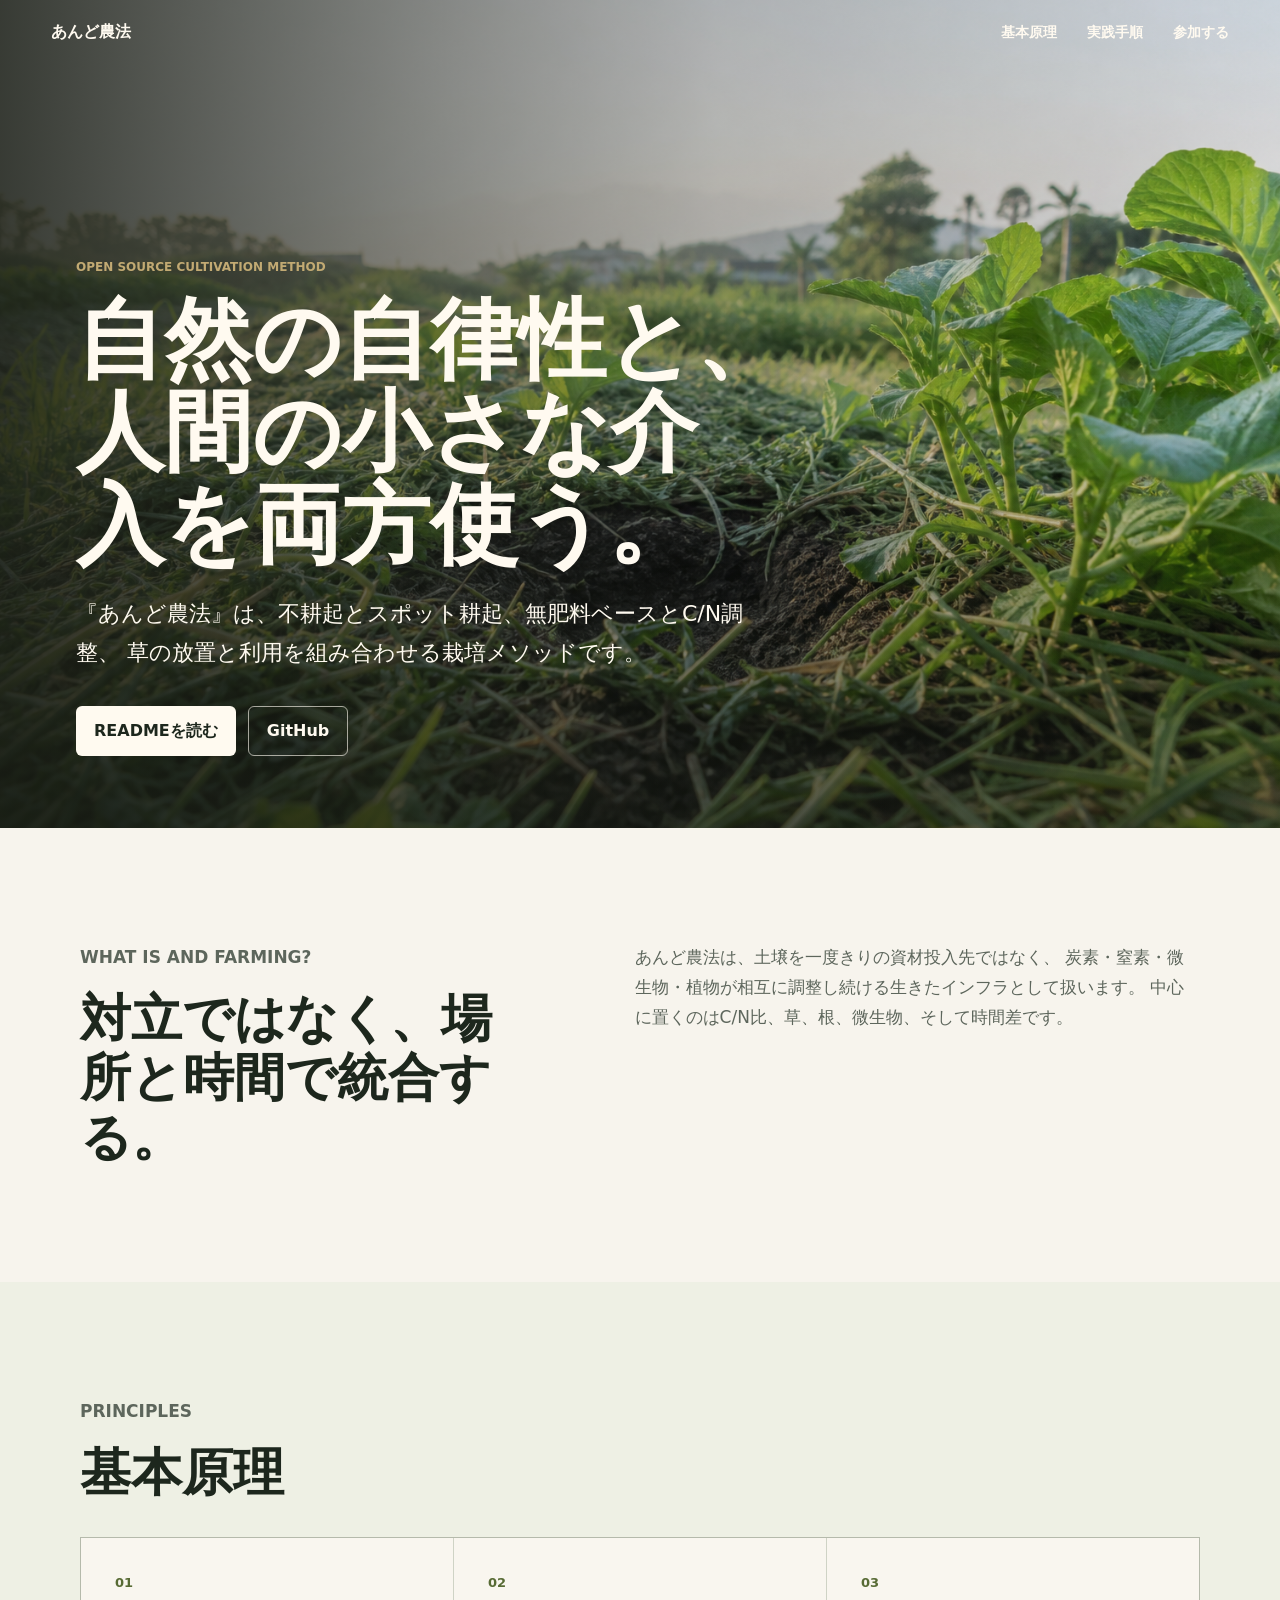
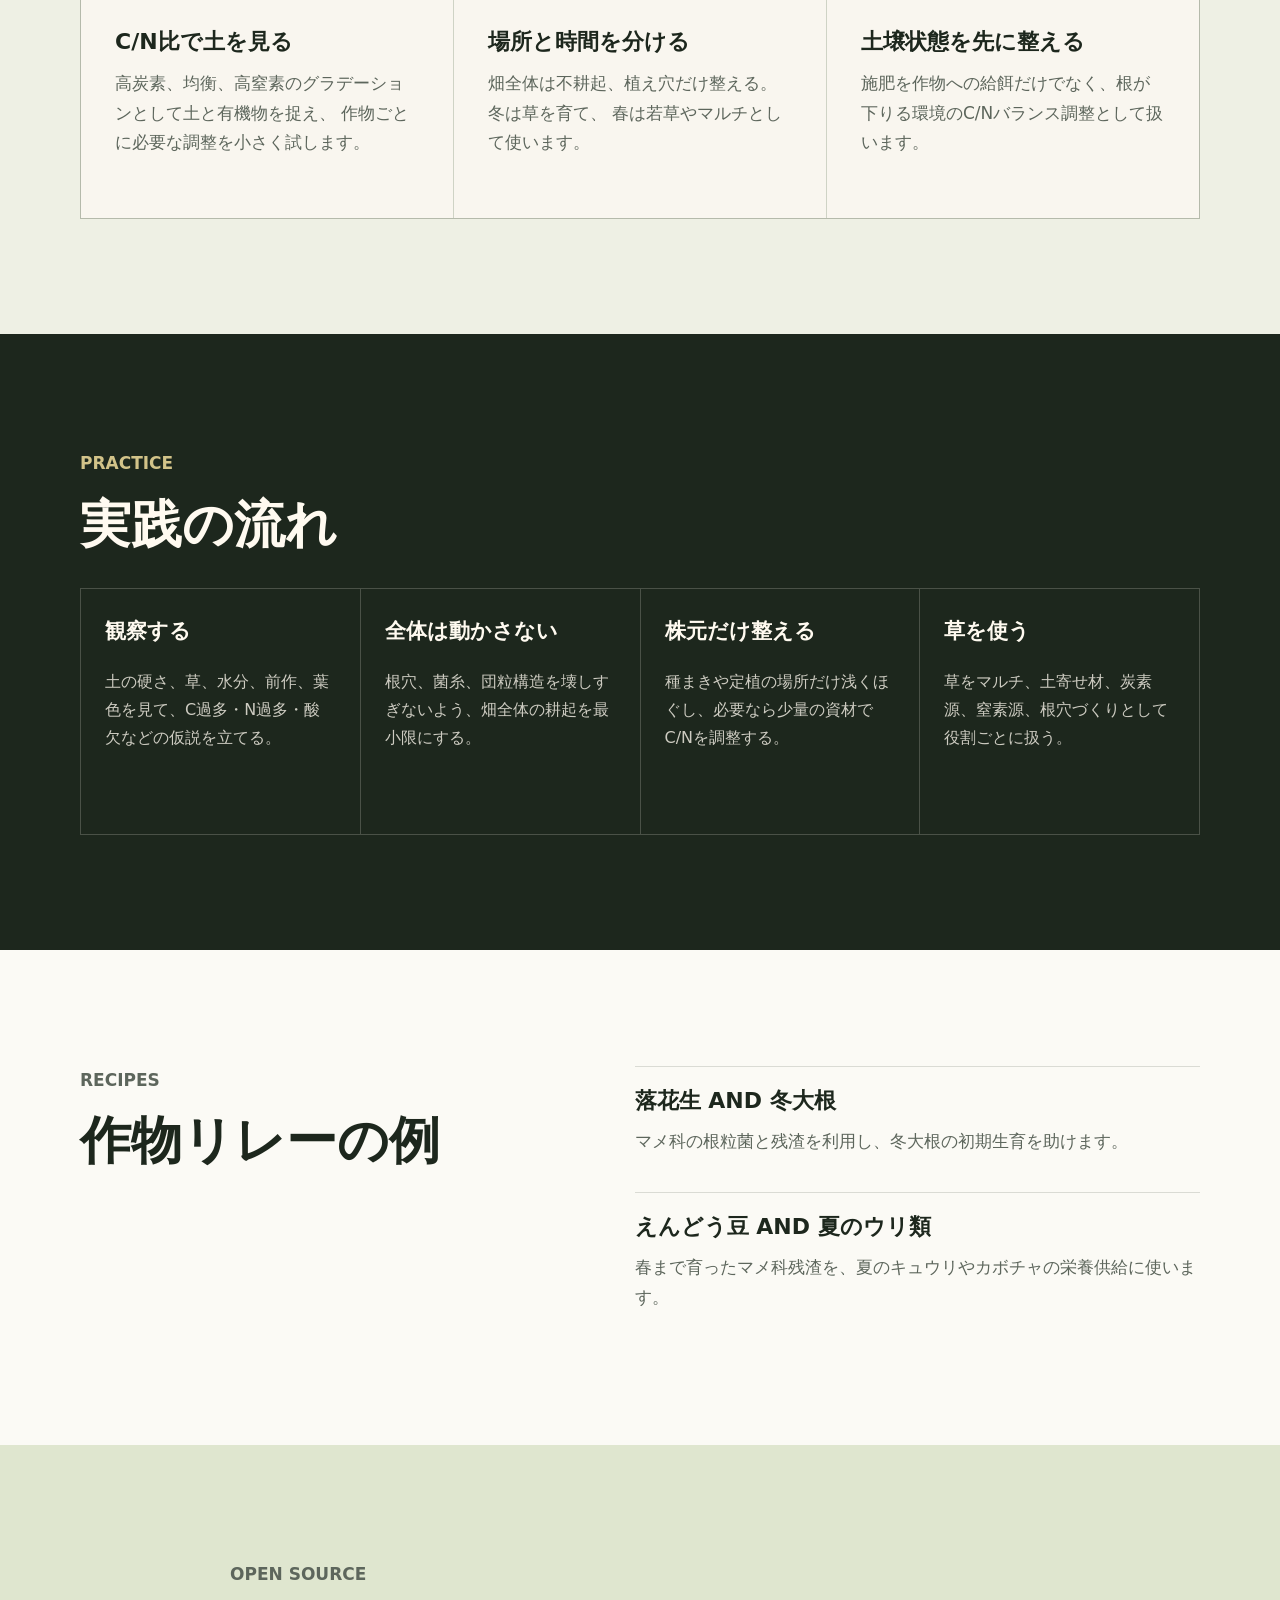
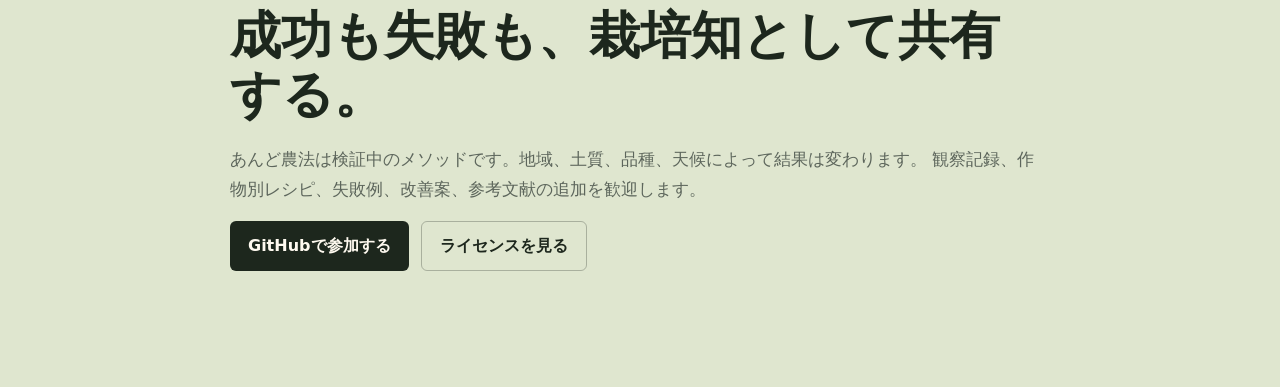
==== index.html @ bd335ff7 "Add introduction landing page" ====
<!doctype html>
<html lang="ja">
  <head>
    <meta charset="utf-8">
    <meta name="viewport" content="width=device-width, initial-scale=1">
    <meta
      name="description"
      content="あんど農法は、自然の自律性と人間の小さな介入を組み合わせるオープンソースの栽培メソッドです。"
    >
    <title>あんど農法</title>
    <link rel="stylesheet" href="styles.css">
  </head>
  <body>
    <header class="site-header">
      <a class="brand" href="#top" aria-label="あんど農法 トップ">あんど農法</a>
      <nav class="nav" aria-label="ページ内ナビゲーション">
        <a href="#principles">基本原理</a>
        <a href="#practice">実践手順</a>
        <a href="#join">参加する</a>
      </nav>
    </header>

    <main id="top">
      <section class="hero" aria-labelledby="hero-title">
        <div class="hero-media" aria-hidden="true"></div>
        <div class="hero-shade"></div>
        <div class="hero-content">
          <p class="eyebrow">Open Source Cultivation Method</p>
          <h1 id="hero-title">自然の自律性と、人間の小さな介入を両方使う。</h1>
          <p class="hero-lead">
            『あんど農法』は、不耕起とスポット耕起、無肥料ベースとC/N調整、
            草の放置と利用を組み合わせる栽培メソッドです。
          </p>
          <div class="hero-actions" aria-label="主要リンク">
            <a class="button primary" href="readme.md">READMEを読む</a>
            <a class="button secondary" href="https://github.com/kentaroid-bot/andferming">GitHub</a>
          </div>
        </div>
      </section>

      <section class="intro section">
        <div class="section-inner split">
          <div>
            <p class="section-kicker">What is And Farming?</p>
            <h2>対立ではなく、場所と時間で統合する。</h2>
          </div>
          <p>
            あんど農法は、土壌を一度きりの資材投入先ではなく、
            炭素・窒素・微生物・植物が相互に調整し続ける生きたインフラとして扱います。
            中心に置くのはC/N比、草、根、微生物、そして時間差です。
          </p>
        </div>
      </section>

      <section id="principles" class="section principles">
        <div class="section-inner">
          <div class="section-heading">
            <p class="section-kicker">Principles</p>
            <h2>基本原理</h2>
          </div>

          <div class="principle-grid">
            <article>
              <span class="number">01</span>
              <h3>C/N比で土を見る</h3>
              <p>
                高炭素、均衡、高窒素のグラデーションとして土と有機物を捉え、
                作物ごとに必要な調整を小さく試します。
              </p>
            </article>
            <article>
              <span class="number">02</span>
              <h3>場所と時間を分ける</h3>
              <p>
                畑全体は不耕起、植え穴だけ整える。冬は草を育て、
                春は若草やマルチとして使います。
              </p>
            </article>
            <article>
              <span class="number">03</span>
              <h3>土壌状態を先に整える</h3>
              <p>
                施肥を作物への給餌だけでなく、根が下りる環境のC/Nバランス調整として扱います。
              </p>
            </article>
          </div>
        </div>
      </section>

      <section id="practice" class="section practice">
        <div class="section-inner">
          <div class="section-heading">
            <p class="section-kicker">Practice</p>
            <h2>実践の流れ</h2>
          </div>

          <ol class="steps">
            <li>
              <span>観察する</span>
              土の硬さ、草、水分、前作、葉色を見て、C過多・N過多・酸欠などの仮説を立てる。
            </li>
            <li>
              <span>全体は動かさない</span>
              根穴、菌糸、団粒構造を壊しすぎないよう、畑全体の耕起を最小限にする。
            </li>
            <li>
              <span>株元だけ整える</span>
              種まきや定植の場所だけ浅くほぐし、必要なら少量の資材でC/Nを調整する。
            </li>
            <li>
              <span>草を使う</span>
              草をマルチ、土寄せ材、炭素源、窒素源、根穴づくりとして役割ごとに扱う。
            </li>
          </ol>
        </div>
      </section>

      <section class="section recipes">
        <div class="section-inner split">
          <div>
            <p class="section-kicker">Recipes</p>
            <h2>作物リレーの例</h2>
          </div>
          <div class="recipe-list">
            <article>
              <h3>落花生 AND 冬大根</h3>
              <p>マメ科の根粒菌と残渣を利用し、冬大根の初期生育を助けます。</p>
            </article>
            <article>
              <h3>えんどう豆 AND 夏のウリ類</h3>
              <p>春まで育ったマメ科残渣を、夏のキュウリやカボチャの栄養供給に使います。</p>
            </article>
          </div>
        </div>
      </section>

      <section id="join" class="section join">
        <div class="section-inner join-inner">
          <p class="section-kicker">Open Source</p>
          <h2>成功も失敗も、栽培知として共有する。</h2>
          <p>
            あんど農法は検証中のメソッドです。地域、土質、品種、天候によって結果は変わります。
            観察記録、作物別レシピ、失敗例、改善案、参考文献の追加を歓迎します。
          </p>
          <div class="join-actions">
            <a class="button primary dark" href="https://github.com/kentaroid-bot/andferming">GitHubで参加する</a>
            <a class="button secondary dark" href="LICENSE.md">ライセンスを見る</a>
          </div>
        </div>
      </section>
    </main>
  </body>
</html>
---- styles.css ----
:root {
  --ink: #1d271d;
  --muted: #5d665c;
  --paper: #f7f4ed;
  --field: #586b35;
  --leaf: #7b9a49;
  --soil: #3e3328;
  --straw: #c2aa73;
  --line: rgba(45, 55, 39, 0.16);
  --white: #fffaf0;
}

* {
  box-sizing: border-box;
}

html {
  scroll-behavior: smooth;
}

body {
  margin: 0;
  color: var(--ink);
  background: var(--paper);
  font-family: system-ui, -apple-system, BlinkMacSystemFont, "Hiragino Sans",
    "Yu Gothic", sans-serif;
  line-height: 1.75;
}

a {
  color: inherit;
}

.site-header {
  position: fixed;
  z-index: 10;
  top: 0;
  left: 0;
  display: flex;
  width: 100%;
  align-items: center;
  justify-content: space-between;
  padding: 18px clamp(18px, 4vw, 56px);
  color: var(--white);
}

.brand {
  font-weight: 800;
  text-decoration: none;
}

.nav {
  display: flex;
  gap: clamp(14px, 3vw, 30px);
  font-size: 14px;
  font-weight: 700;
}

.nav a {
  text-decoration: none;
}

.hero {
  position: relative;
  min-height: 92svh;
  display: grid;
  align-items: end;
  overflow: hidden;
  color: var(--white);
}

.hero-media,
.hero-shade {
  position: absolute;
  inset: 0;
}

.hero-media {
  background-image: url("assets/hero-field.png");
  background-position: center;
  background-size: cover;
  transform: scale(1.02);
}

.hero-shade {
  background:
    linear-gradient(90deg, rgba(24, 28, 20, 0.86), rgba(24, 28, 20, 0.28) 56%, rgba(24, 28, 20, 0.08)),
    linear-gradient(0deg, rgba(24, 28, 20, 0.6), rgba(24, 28, 20, 0) 48%);
}

.hero-content {
  position: relative;
  width: min(860px, 100%);
  padding: 140px clamp(20px, 6vw, 76px) 72px;
}

.eyebrow,
.section-kicker {
  margin: 0 0 16px;
  color: var(--straw);
  font-size: 12px;
  font-weight: 800;
  letter-spacing: 0;
  text-transform: uppercase;
}

h1,
h2,
h3,
p {
  margin-top: 0;
}

h1 {
  max-width: 780px;
  margin-bottom: 24px;
  font-size: clamp(44px, 7vw, 88px);
  line-height: 1.05;
  letter-spacing: 0;
}

.hero-lead {
  max-width: 700px;
  margin-bottom: 34px;
  font-size: clamp(17px, 2.2vw, 22px);
}

.hero-actions,
.join-actions {
  display: flex;
  flex-wrap: wrap;
  gap: 12px;
}

.button {
  min-height: 46px;
  display: inline-flex;
  align-items: center;
  justify-content: center;
  border-radius: 6px;
  padding: 10px 18px;
  font-weight: 800;
  text-decoration: none;
}

.button.primary {
  background: var(--white);
  color: var(--ink);
}

.button.secondary {
  border: 1px solid rgba(255, 250, 240, 0.62);
  color: var(--white);
}

.button.primary.dark {
  background: var(--ink);
  color: var(--white);
}

.button.secondary.dark {
  border-color: rgba(29, 39, 29, 0.28);
  color: var(--ink);
}

.section {
  padding: clamp(62px, 9vw, 118px) clamp(20px, 5vw, 64px);
}

.section-inner {
  width: min(1120px, 100%);
  margin: 0 auto;
}

.split {
  display: grid;
  grid-template-columns: minmax(0, 0.9fr) minmax(0, 1.1fr);
  gap: clamp(34px, 8vw, 92px);
  align-items: start;
}

.section h2 {
  margin-bottom: 0;
  font-size: clamp(30px, 4vw, 54px);
  line-height: 1.16;
  letter-spacing: 0;
}

.section p {
  color: var(--muted);
  font-size: 17px;
}

.principles {
  background: #eef0e4;
}

.section-heading {
  margin-bottom: 34px;
}

.principle-grid {
  display: grid;
  grid-template-columns: repeat(3, minmax(0, 1fr));
  gap: 1px;
  background: var(--line);
  border: 1px solid var(--line);
}

.principle-grid article {
  min-height: 280px;
  background: #f9f6ef;
  padding: clamp(22px, 3vw, 34px);
}

.number {
  display: block;
  margin-bottom: 34px;
  color: var(--field);
  font-size: 13px;
  font-weight: 900;
}

h3 {
  margin-bottom: 12px;
  font-size: 22px;
  line-height: 1.3;
}

.practice {
  background: var(--ink);
  color: var(--white);
}

.practice .section-kicker,
.practice .section p {
  color: #d2c389;
}

.steps {
  display: grid;
  grid-template-columns: repeat(4, minmax(0, 1fr));
  gap: 0;
  padding: 0;
  margin: 0;
  list-style: none;
  border-top: 1px solid rgba(255, 250, 240, 0.2);
  border-left: 1px solid rgba(255, 250, 240, 0.2);
}

.steps li {
  min-height: 246px;
  padding: 24px;
  border-right: 1px solid rgba(255, 250, 240, 0.2);
  border-bottom: 1px solid rgba(255, 250, 240, 0.2);
  color: rgba(255, 250, 240, 0.78);
}

.steps span {
  display: block;
  margin-bottom: 18px;
  color: var(--white);
  font-size: 21px;
  font-weight: 850;
}

.recipes {
  background: #fbfaf5;
}

.recipe-list {
  display: grid;
  gap: 18px;
}

.recipe-list article {
  border-top: 1px solid var(--line);
  padding-top: 20px;
}

.join {
  background: #dfe6cf;
}

.join-inner {
  max-width: 820px;
}

.join h2 {
  margin-bottom: 20px;
}

@media (max-width: 820px) {
  .site-header {
    position: absolute;
    align-items: flex-start;
  }

  .nav {
    display: none;
  }

  .hero {
    min-height: 86svh;
  }

  .hero-content {
    padding-top: 112px;
  }

  .split,
  .principle-grid,
  .steps {
    grid-template-columns: 1fr;
  }

  .principle-grid article,
  .steps li {
    min-height: 0;
  }
}

@media (max-width: 520px) {
  h1 {
    font-size: 42px;
  }

  .hero-content {
    padding-right: 18px;
    padding-left: 18px;
  }

  .button {
    width: 100%;
  }
}
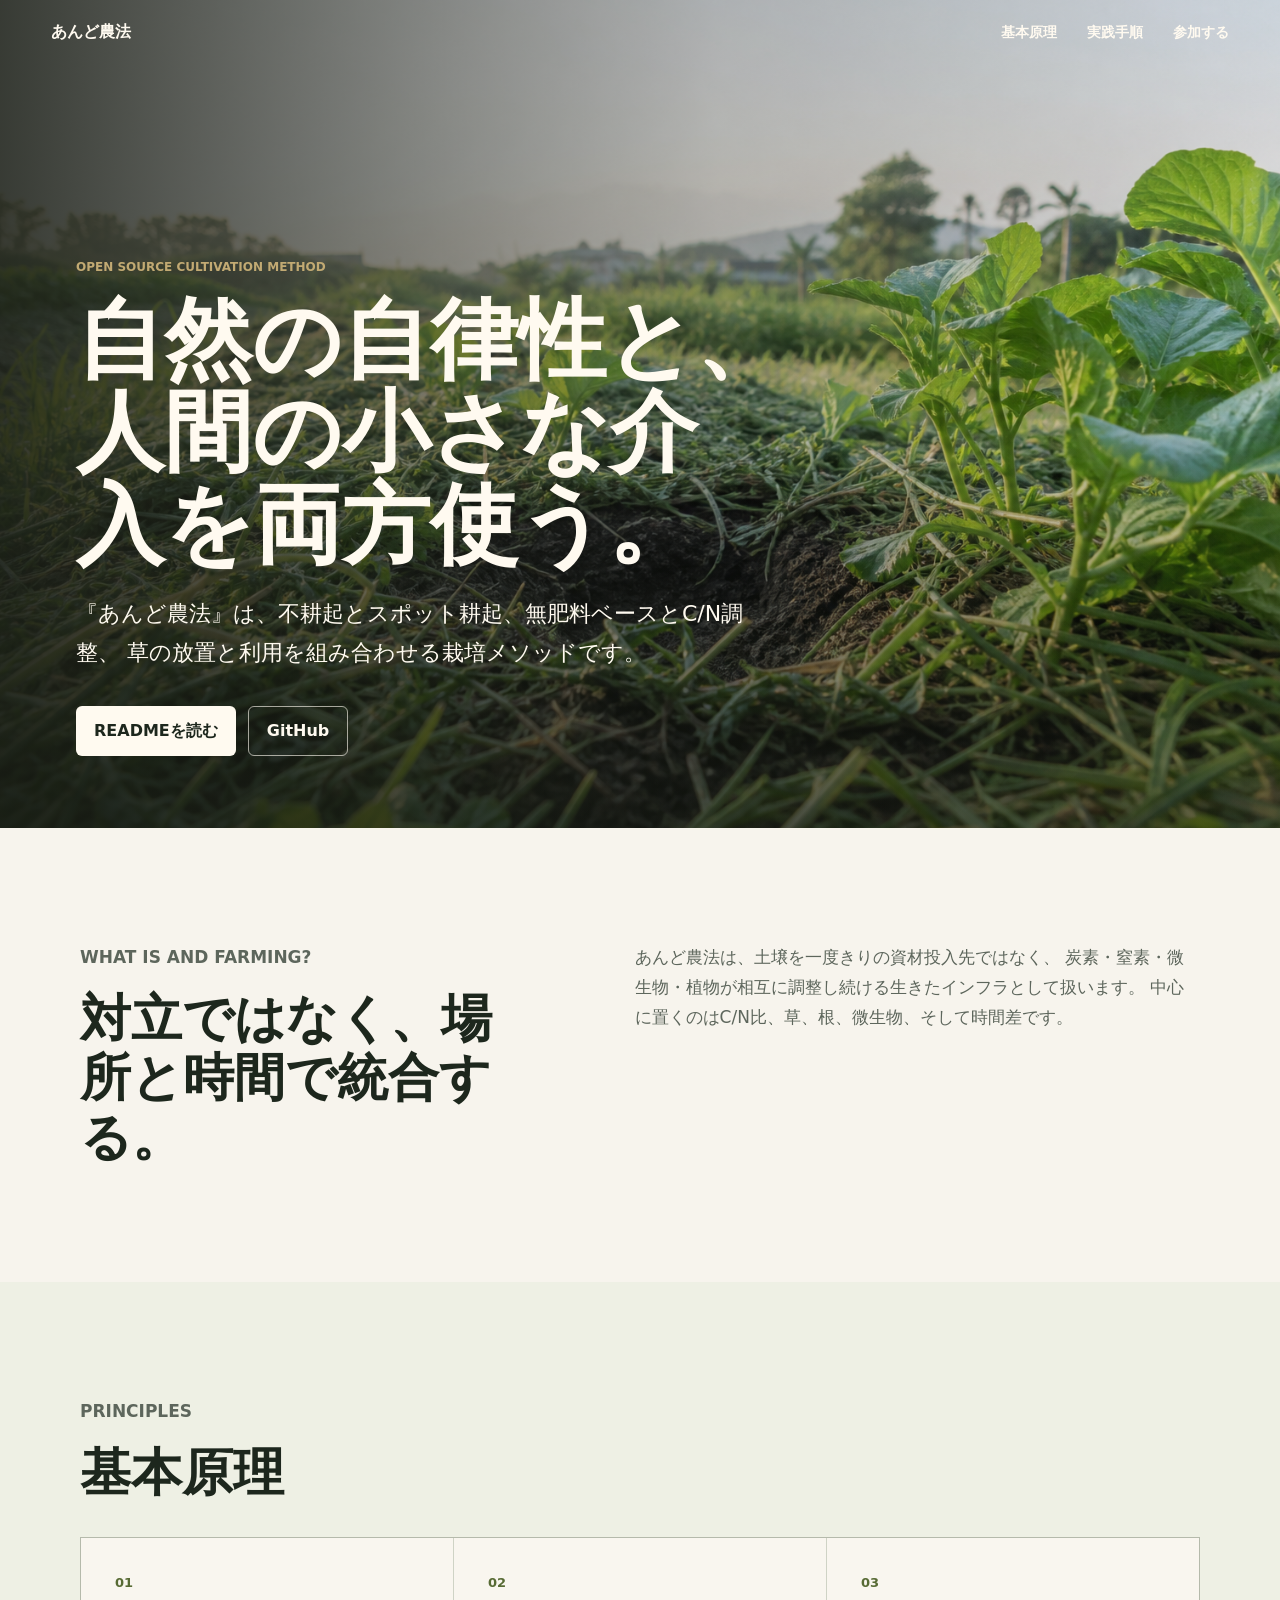
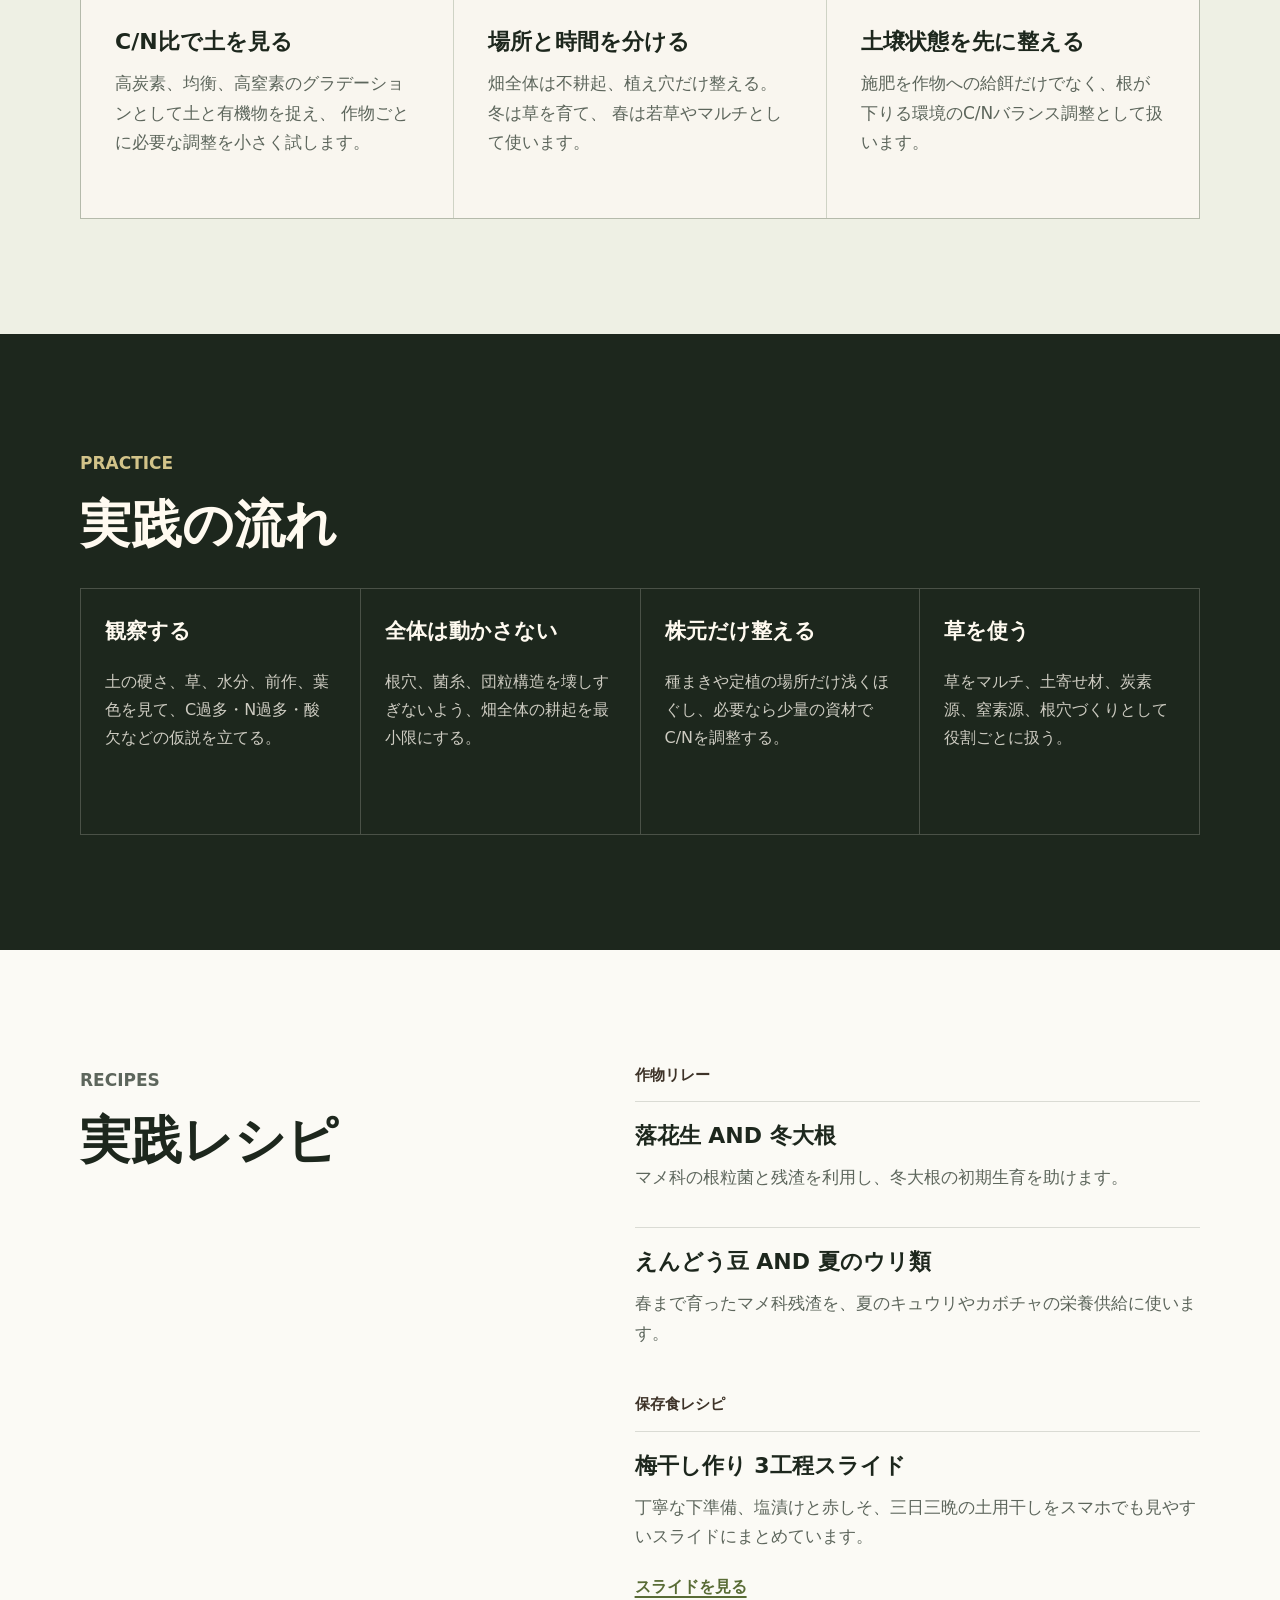
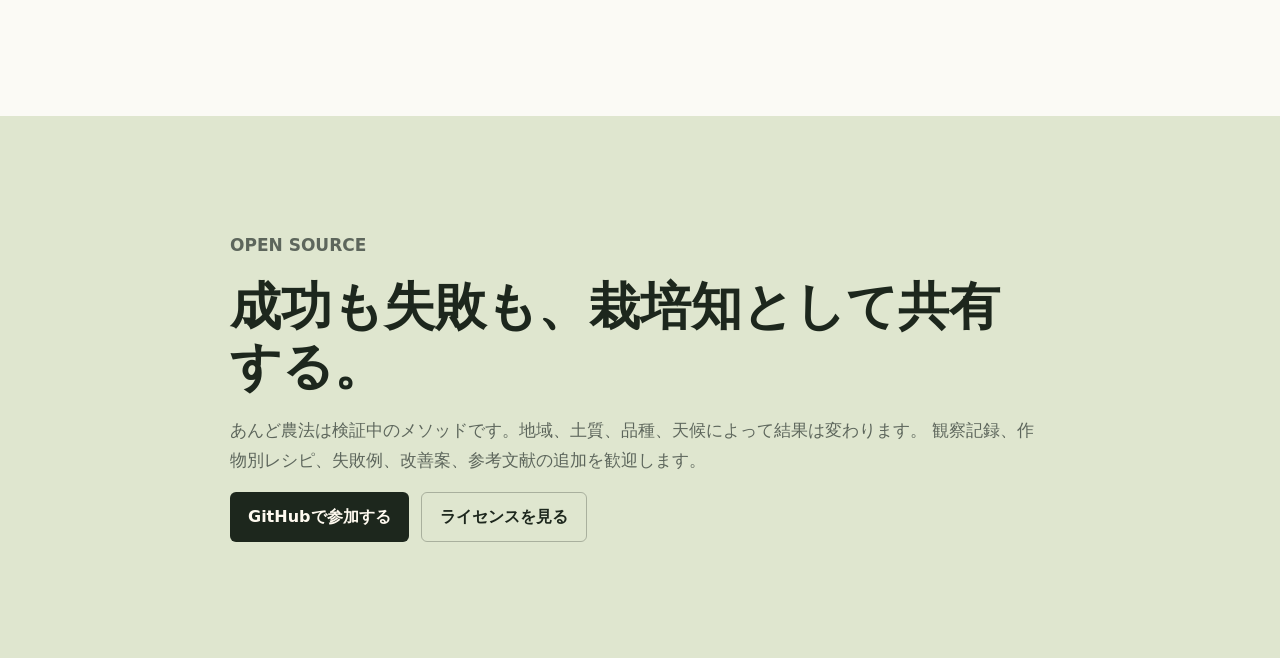
==== commit ca2f432d: "Add umeboshi recipe links and A4 image" ====
--- a/index.html
+++ b/index.html
@@ -32,8 +32,8 @@
             草の放置と利用を組み合わせる栽培メソッドです。
           </p>
           <div class="hero-actions" aria-label="主要リンク">
-            <a class="button primary" href="readme.md">READMEを読む</a>
-            <a class="button secondary" href="https://github.com/kentaroid-bot/andferming">GitHub</a>
+            <a class="button primary" href="https://github.com/kentaroid-bot/andfarming/blob/main/readme.md">READMEを読む</a>
+            <a class="button secondary" href="https://github.com/kentaroid-bot/andfarming">GitHub</a>
           </div>
         </div>
       </section>
@@ -119,9 +119,10 @@
         <div class="section-inner split">
           <div>
             <p class="section-kicker">Recipes</p>
-            <h2>作物リレーの例</h2>
+            <h2>実践レシピ</h2>
           </div>
           <div class="recipe-list">
+            <h3 class="recipe-group-title">作物リレー</h3>
             <article>
               <h3>落花生 AND 冬大根</h3>
               <p>マメ科の根粒菌と残渣を利用し、冬大根の初期生育を助けます。</p>
@@ -129,6 +130,12 @@
             <article>
               <h3>えんどう豆 AND 夏のウリ類</h3>
               <p>春まで育ったマメ科残渣を、夏のキュウリやカボチャの栄養供給に使います。</p>
+            </article>
+            <h3 class="recipe-group-title">保存食レシピ</h3>
+            <article>
+              <h3>梅干し作り 3工程スライド</h3>
+              <p>丁寧な下準備、塩漬けと赤しそ、三日三晩の土用干しをスマホでも見やすいスライドにまとめています。</p>
+              <a class="text-link" href="umeboshi-slides.html">スライドを見る</a>
             </article>
           </div>
         </div>
@@ -143,7 +150,7 @@
             観察記録、作物別レシピ、失敗例、改善案、参考文献の追加を歓迎します。
           </p>
           <div class="join-actions">
-            <a class="button primary dark" href="https://github.com/kentaroid-bot/andferming">GitHubで参加する</a>
+            <a class="button primary dark" href="https://github.com/kentaroid-bot/andfarming">GitHubで参加する</a>
             <a class="button secondary dark" href="LICENSE.md">ライセンスを見る</a>
           </div>
         </div>
--- a/styles.css
+++ b/styles.css
@@ -273,9 +273,29 @@
   gap: 18px;
 }
 
+.recipe-group-title {
+  margin: 0 0 -2px;
+  color: var(--soil);
+  font-size: 15px;
+  font-weight: 900;
+}
+
+.recipe-group-title:not(:first-child) {
+  margin-top: 12px;
+}
+
 .recipe-list article {
   border-top: 1px solid var(--line);
   padding-top: 20px;
+}
+
+.text-link {
+  display: inline-flex;
+  margin-top: 4px;
+  color: var(--field);
+  font-weight: 850;
+  text-decoration-thickness: 2px;
+  text-underline-offset: 4px;
 }
 
 .join {
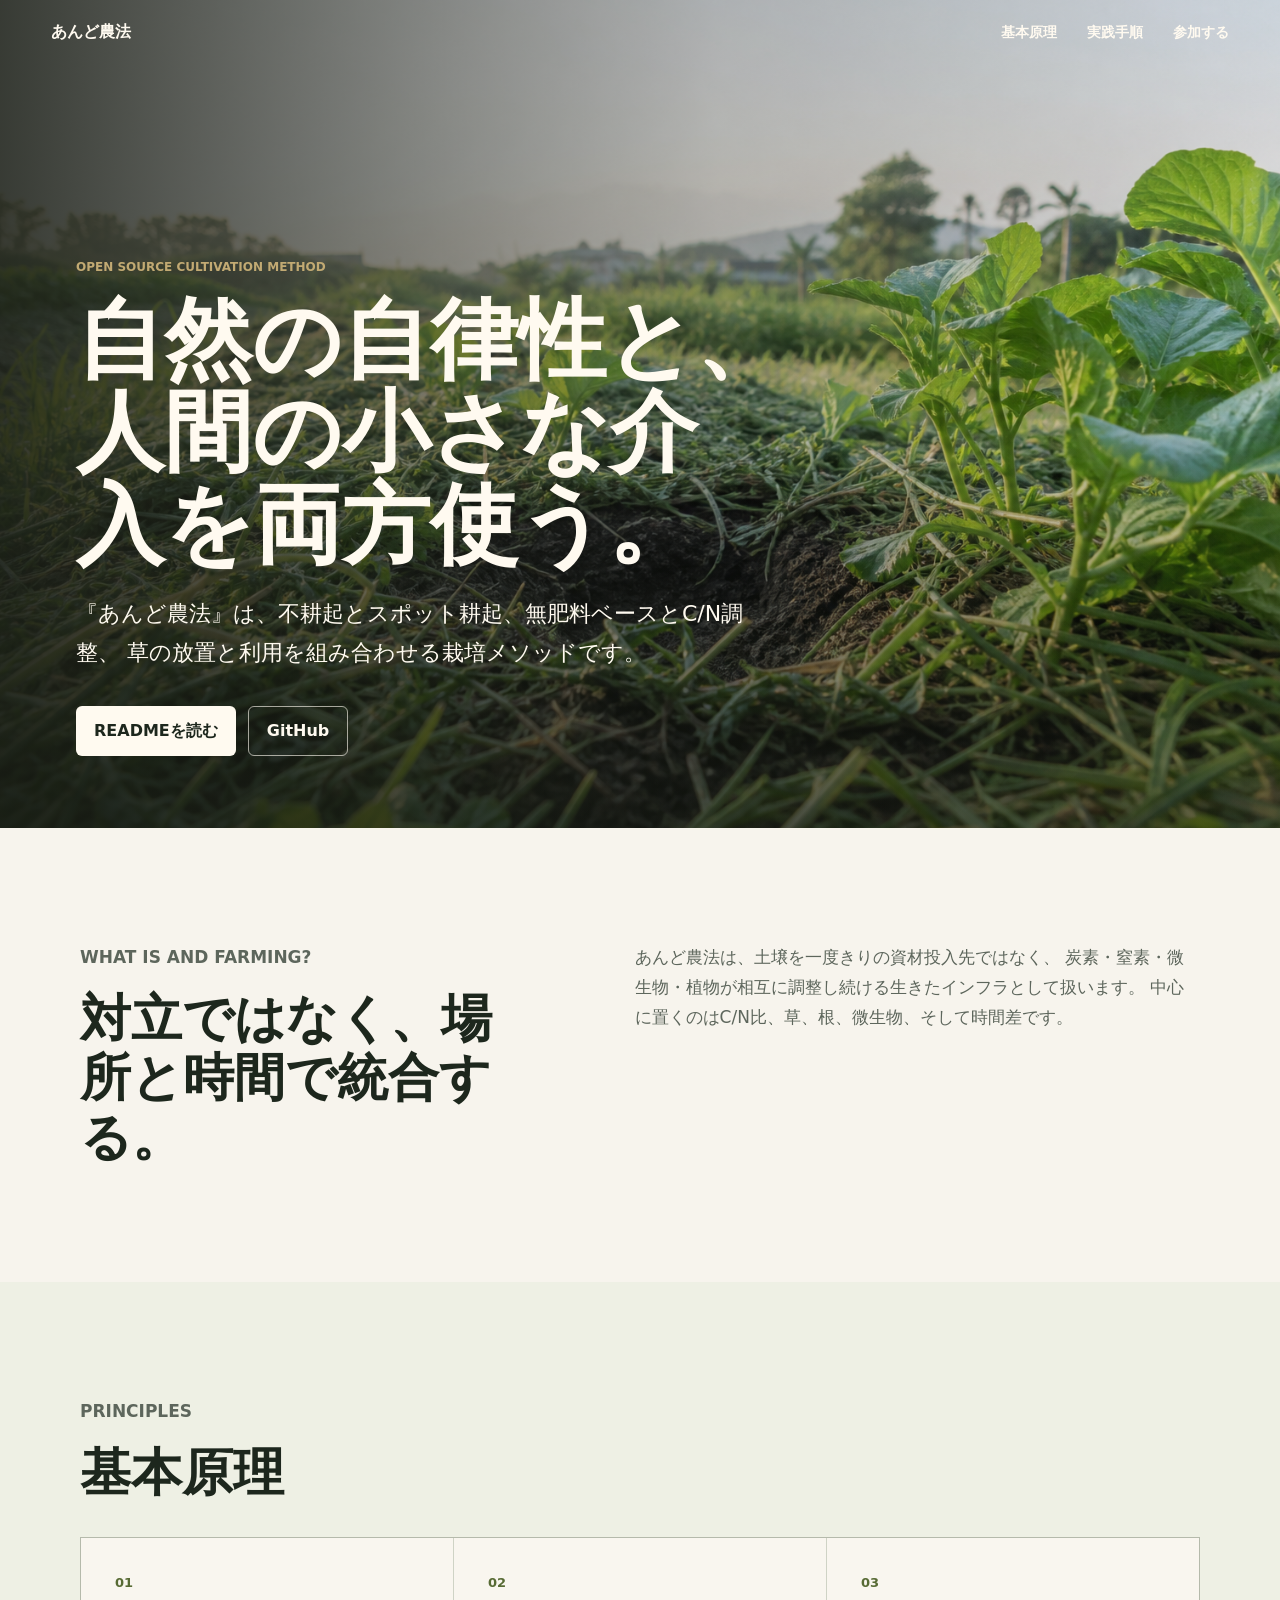
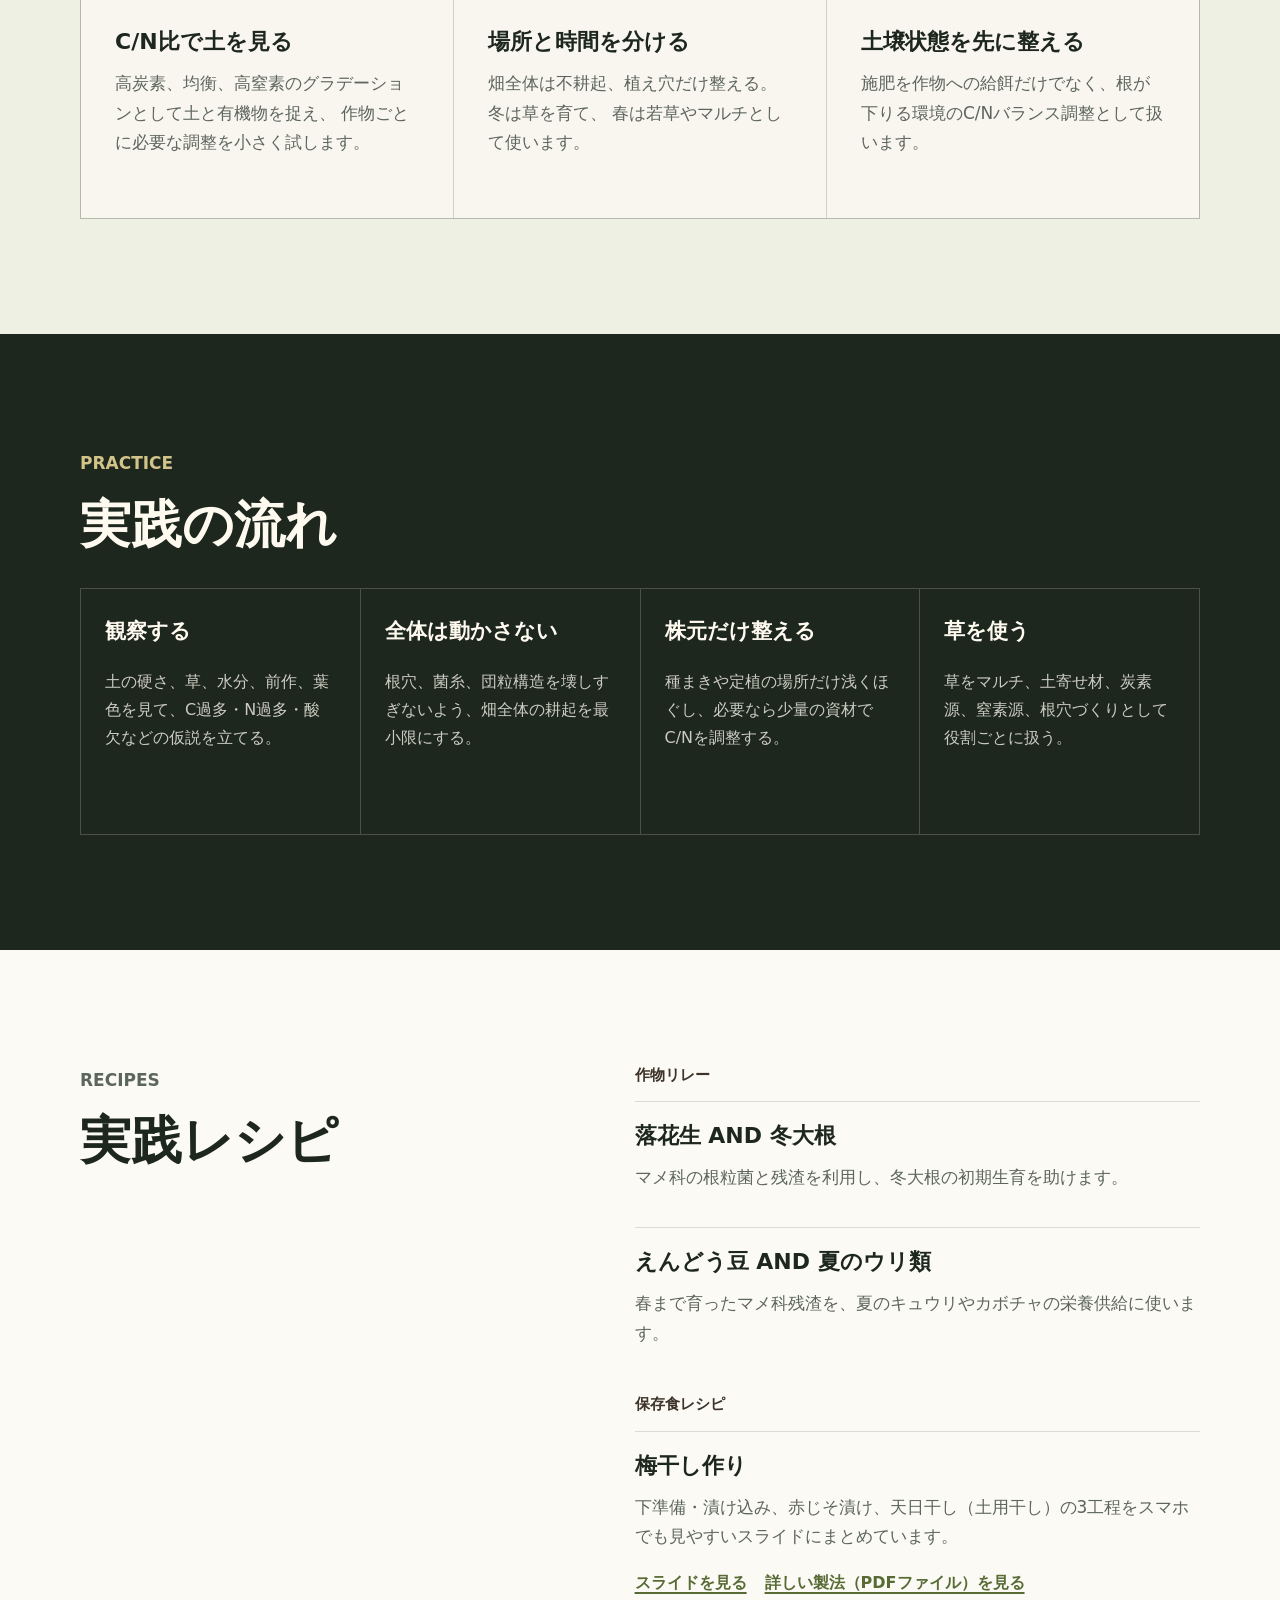
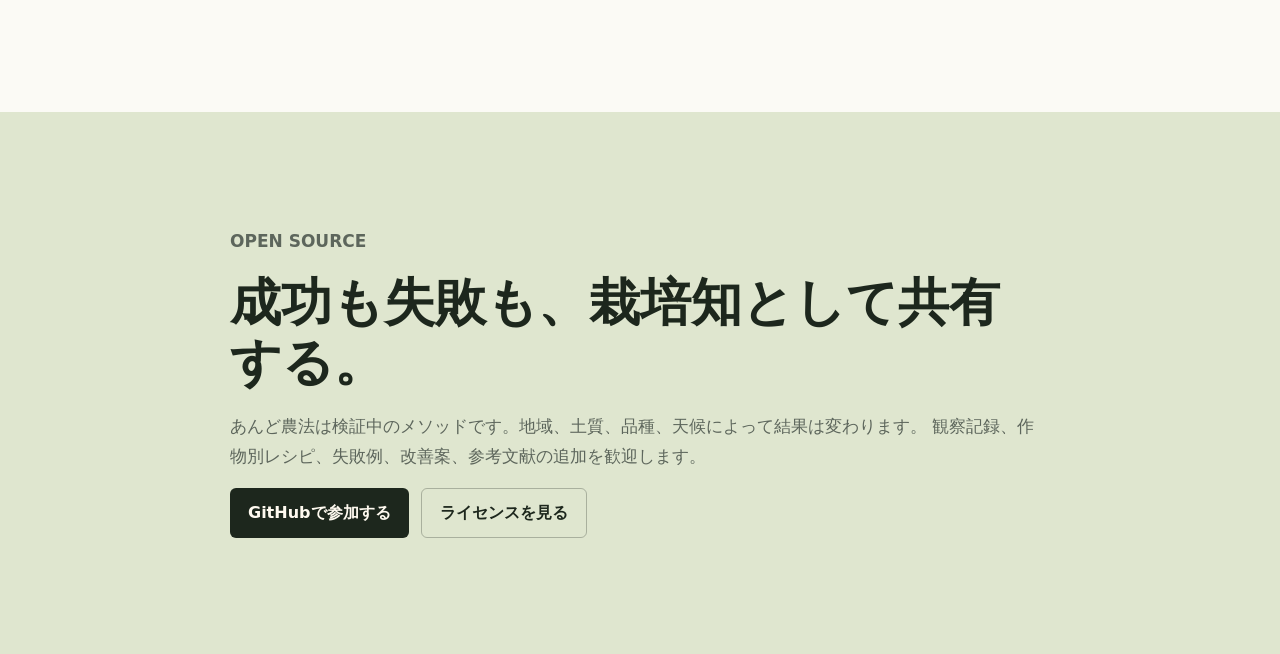
==== commit 1d04001e: "Update umeboshi recipe resources" ====
--- a/index.html
+++ b/index.html
@@ -133,9 +133,12 @@
             </article>
             <h3 class="recipe-group-title">保存食レシピ</h3>
             <article>
-              <h3>梅干し作り 3工程スライド</h3>
-              <p>丁寧な下準備、塩漬けと赤しそ、三日三晩の土用干しをスマホでも見やすいスライドにまとめています。</p>
-              <a class="text-link" href="umeboshi-slides.html">スライドを見る</a>
+              <h3>梅干し作り</h3>
+              <p>下準備・漬け込み、赤じそ漬け、天日干し（土用干し）の3工程をスマホでも見やすいスライドにまとめています。</p>
+              <div class="recipe-links">
+                <a class="text-link" href="umeboshi-slides.html">スライドを見る</a>
+                <a class="text-link" href="output/pdf/umeboshi_recipe_print.pdf">詳しい製法（PDFファイル）を見る</a>
+              </div>
             </article>
           </div>
         </div>
--- a/styles.css
+++ b/styles.css
@@ -289,9 +289,15 @@
   padding-top: 20px;
 }
 
+.recipe-links {
+  display: flex;
+  flex-wrap: wrap;
+  gap: 10px 18px;
+  margin-top: 4px;
+}
+
 .text-link {
   display: inline-flex;
-  margin-top: 4px;
   color: var(--field);
   font-weight: 850;
   text-decoration-thickness: 2px;
